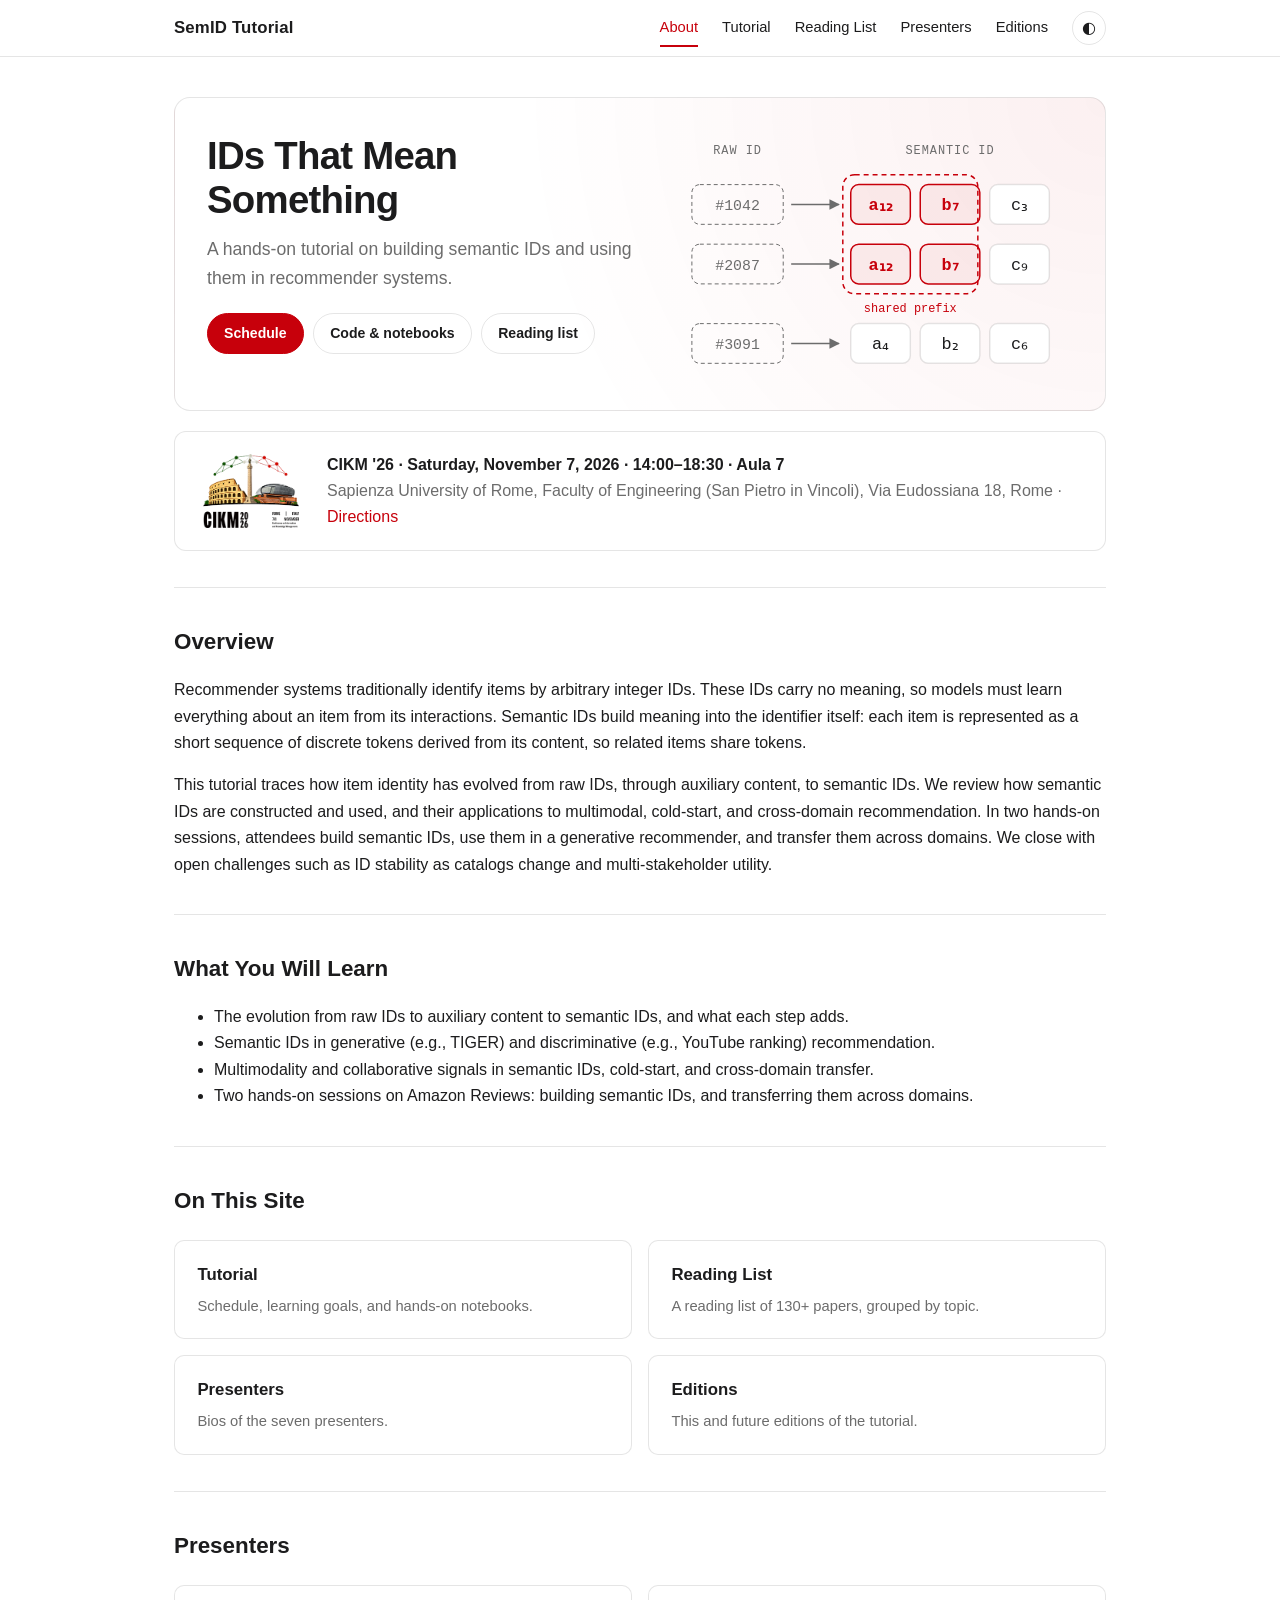
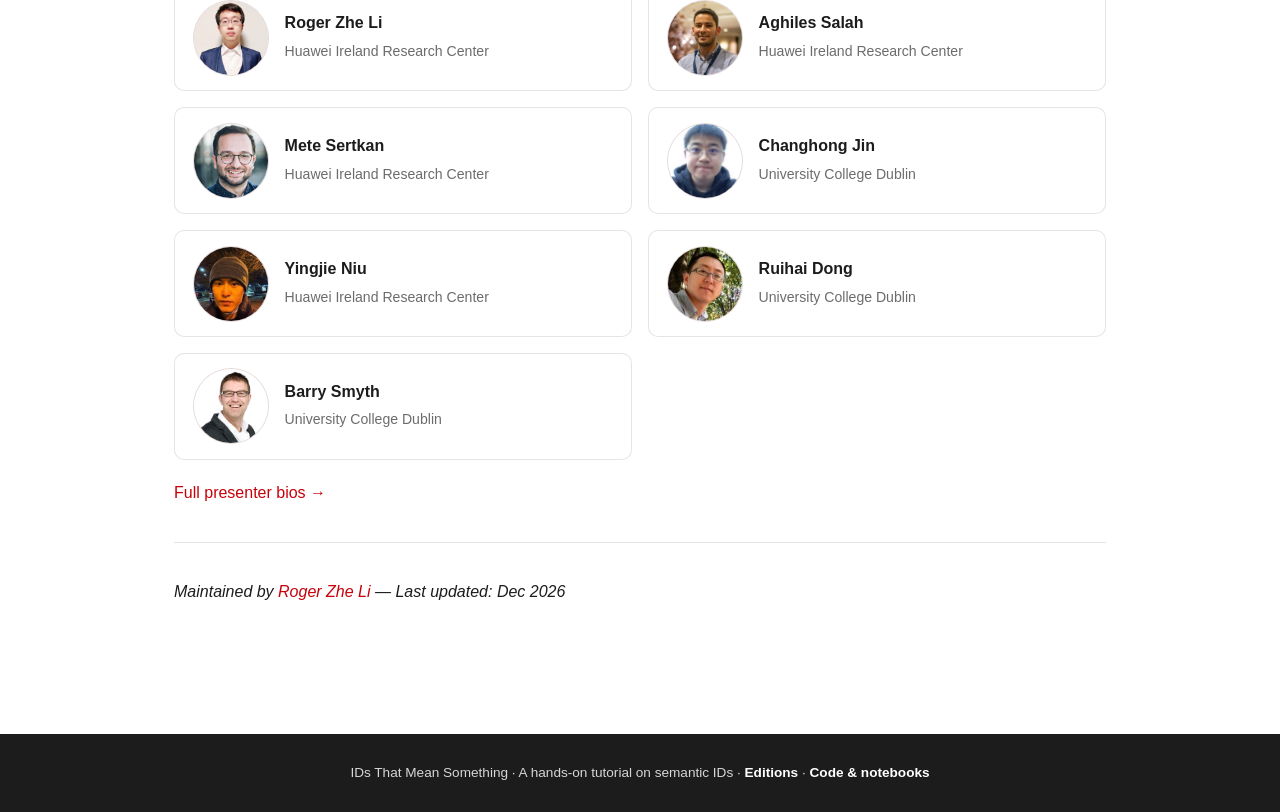
==== index.html @ cc9d6e57 "Rename Papers to Reading List and the Paper button to Tutorial paper Co-Authored-By: Claude Opus 5.5" ====
<!DOCTYPE html>
<html lang="en" data-theme-setting="system">
<head>
  <meta charset="UTF-8">
  <meta name="viewport" content="width=device-width, initial-scale=1, shrink-to-fit=no">
  <title>IDs That Mean Something — Semantic IDs Tutorial</title>
  <meta name="description" content="A hands-on tutorial on building semantic IDs and using them in recommender systems. CIKM '26, Rome.">
  <link rel="icon" type="image/svg+xml" href="assets/img/favicon.svg">
  <link rel="stylesheet" href="assets/css/style.css">
  <script>
    (function () {
      var saved = localStorage.getItem("theme-setting") || "system";
      document.documentElement.setAttribute("data-theme-setting", saved);
      if (saved !== "system") document.documentElement.setAttribute("data-theme", saved);
    })();
  </script>
</head>
<body>

  <nav class="navbar">
    <div class="navbar-inner">
      <a class="navbar-brand" href="index.html">SemID Tutorial</a>
      <button class="navbar-toggle" onclick="toggleNav()" aria-label="Toggle navigation">☰</button>
      <div class="navbar-links" id="navbar-links">
        <a href="index.html" class="active">About</a>
        <a href="tutorial.html">Tutorial</a>
        <a href="papers.html">Reading List</a>
        <a href="presenters.html">Presenters</a>
        <a href="editions.html">Editions</a>
        <button class="theme-toggle" id="theme-toggle" onclick="toggleTheme()" title="Change theme">◐</button>
      </div>
    </div>
  </nav>

  <main class="page-main">
    <div class="container">

      <section class="hero">
        <div class="hero-text">
          <h1 class="hero-title">IDs That Mean Something</h1>
          <p class="hero-lede">A hands-on tutorial on building semantic IDs and using them in recommender systems.</p>
          <div class="btn-row">
            <a class="btn primary" href="tutorial.html#outline">Schedule</a>
            <a class="btn" href="https://github.com/saghiles/semantic-id-tutorial" target="_blank" rel="noopener">Code &amp; notebooks</a>
            <a class="btn" href="papers.html">Reading list</a>
          </div>
        </div>
        <figure class="hero-art">
          <svg class="hero-svg" viewBox="0 0 400 250" role="img" aria-labelledby="hero-svg-title">
            <title id="hero-svg-title">Raw item IDs mapped to semantic IDs; two related items share the prefix a12 b7</title>
            <defs>
              <marker id="hero-arrow" viewBox="0 0 10 10" refX="9" refY="5" markerWidth="7" markerHeight="7" orient="auto-start-reverse">
                <path class="arrow-head" d="M0,0 L10,5 L0,10 z"/>
              </marker>
            </defs>
            <text class="col-label" x="62" y="24">Raw ID</text>
            <text class="col-label" x="276" y="24">Semantic ID</text>
            <rect class="prefix-box" x="168" y="45" width="136" height="120" rx="12"/>
            <rect class="raw" x="16" y="55" width="92" height="40" rx="8"/><text class="raw-label" x="62" y="81">#1042</text><line class="arrow" x1="116" y1="75" x2="164" y2="75" marker-end="url(#hero-arrow)"/><rect class="tok shared" x="176" y="55" width="60" height="40" rx="8"/><text class="tok-label shared" x="206" y="81">a₁₂</text><rect class="tok shared" x="246" y="55" width="60" height="40" rx="8"/><text class="tok-label shared" x="276" y="81">b₇</text><rect class="tok" x="316" y="55" width="60" height="40" rx="8"/><text class="tok-label" x="346" y="81">c₃</text><rect class="raw" x="16" y="115" width="92" height="40" rx="8"/><text class="raw-label" x="62" y="141">#2087</text><line class="arrow" x1="116" y1="135" x2="164" y2="135" marker-end="url(#hero-arrow)"/><rect class="tok shared" x="176" y="115" width="60" height="40" rx="8"/><text class="tok-label shared" x="206" y="141">a₁₂</text><rect class="tok shared" x="246" y="115" width="60" height="40" rx="8"/><text class="tok-label shared" x="276" y="141">b₇</text><rect class="tok" x="316" y="115" width="60" height="40" rx="8"/><text class="tok-label" x="346" y="141">c₉</text><rect class="raw" x="16" y="195" width="92" height="40" rx="8"/><text class="raw-label" x="62" y="221">#3091</text><line class="arrow" x1="116" y1="215" x2="164" y2="215" marker-end="url(#hero-arrow)"/><rect class="tok" x="176" y="195" width="60" height="40" rx="8"/><text class="tok-label" x="206" y="221">a₄</text><rect class="tok" x="246" y="195" width="60" height="40" rx="8"/><text class="tok-label" x="276" y="221">b₂</text><rect class="tok" x="316" y="195" width="60" height="40" rx="8"/><text class="tok-label" x="346" y="221">c₆</text>
            <text class="prefix-label" x="236" y="183">shared prefix</text>
          </svg>
        </figure>
      </section>

      <div class="venue-card">
        <a class="venue-logo" href="https://cikm2026.diag.uniroma1.it/" target="_blank" rel="noopener">
          <img src="assets/img/venues/cikm26-logo.png" alt="CIKM 2026, Rome">
        </a>
        <p>
          <strong>CIKM '26 · Saturday, November 7, 2026 · 14:00–18:30 · Aula 7</strong><br>
          Sapienza University of Rome, Faculty of Engineering (San Pietro in Vincoli), Via Eudossiana 18, Rome ·
          <a href="https://www.google.com/maps/search/?api=1&amp;query=Via+Eudossiana+18,+00184+Roma" target="_blank" rel="noopener">Directions</a>
        </p>
      </div>

      <hr>

      <h2 id="overview">Overview</h2>
      <p>
        Recommender systems traditionally identify items by arbitrary integer IDs. These IDs carry no meaning, so
        models must learn everything about an item from its interactions. Semantic IDs build meaning into the
        identifier itself: each item is represented as a short sequence of discrete tokens derived from its
        content, so related items share tokens.
      </p>
      <p>
        This tutorial traces how item identity has evolved from raw IDs, through auxiliary content, to semantic
        IDs. We review how semantic IDs are constructed and used, and their applications to multimodal, cold-start,
        and cross-domain recommendation. In two hands-on sessions, attendees build semantic IDs, use them in a
        generative recommender, and transfer them across domains. We close with open challenges such
        as ID stability as catalogs change and multi-stakeholder utility.
      </p>

      <hr>

      <h2 id="learn">What You Will Learn</h2>
      <ul>
        <li>The evolution from raw IDs to auxiliary content to semantic IDs, and what each step adds.</li>
        <li>Semantic IDs in generative (e.g., TIGER) and discriminative (e.g., YouTube ranking) recommendation.</li>
        <li>Multimodality and collaborative signals in semantic IDs, cold-start, and cross-domain transfer.</li>
        <li>Two hands-on sessions on Amazon Reviews: building semantic IDs, and transferring them across domains.</li>
      </ul>

      <hr>

      <h2 id="explore">On This Site</h2>
      <div class="card-grid">
        <a class="card" href="tutorial.html">
          <h4 class="card-title">Tutorial</h4>
          <p class="card-text">Schedule, learning goals, and hands-on notebooks.</p>
        </a>
        <a class="card" href="papers.html">
          <h4 class="card-title">Reading List</h4>
          <p class="card-text">A reading list of 130+ papers, grouped by topic.</p>
        </a>
        <a class="card" href="presenters.html">
          <h4 class="card-title">Presenters</h4>
          <p class="card-text">Bios of the seven presenters.</p>
        </a>
        <a class="card" href="editions.html">
          <h4 class="card-title">Editions</h4>
          <p class="card-text">This and future editions of the tutorial.</p>
        </a>
      </div>

      <hr>

      <h2 id="presenters">Presenters</h2>
      <div class="people-grid">
        <a class="person-card" href="https://roger-zhe-li.github.io/" target="_blank" rel="noopener">
          <img class="person-photo" src="assets/img/profiles/presenter-1.jpg" alt="Roger Zhe Li">
          <div>
            <p class="person-name">Roger Zhe Li</p>
            <p class="person-affiliation">Huawei Ireland Research Center</p>
          </div>
        </a>
        <a class="person-card" href="http://saghiles.github.io/" target="_blank" rel="noopener">
          <img class="person-photo" src="assets/img/profiles/presenter-2.jpg" alt="Aghiles Salah">
          <div>
            <p class="person-name">Aghiles Salah</p>
            <p class="person-affiliation">Huawei Ireland Research Center</p>
          </div>
        </a>
        <a class="person-card" href="https://metesertkan.github.io/" target="_blank" rel="noopener">
          <img class="person-photo" src="assets/img/profiles/presenter-3.png" alt="Mete Sertkan">
          <div>
            <p class="person-name">Mete Sertkan</p>
            <p class="person-affiliation">Huawei Ireland Research Center</p>
          </div>
        </a>
        <a class="person-card" href="presenters.html">
          <img class="person-photo" src="assets/img/profiles/presenter-4.png" alt="Changhong Jin">
          <div>
            <p class="person-name">Changhong Jin</p>
            <p class="person-affiliation">University College Dublin</p>
          </div>
        </a>
        <a class="person-card" href="presenters.html">
          <img class="person-photo" src="assets/img/profiles/presenter-5.jpeg" alt="Yingjie Niu">
          <div>
            <p class="person-name">Yingjie Niu</p>
            <p class="person-affiliation">Huawei Ireland Research Center</p>
          </div>
        </a>
        <a class="person-card" href="https://people.ucd.ie/ruihai.dong/" target="_blank" rel="noopener">
          <img class="person-photo" src="assets/img/profiles/presenter-6.jpg" alt="Ruihai Dong">
          <div>
            <p class="person-name">Ruihai Dong</p>
            <p class="person-affiliation">University College Dublin</p>
          </div>
        </a>
        <a class="person-card" href="https://people.ucd.ie/barry.smyth" target="_blank" rel="noopener">
          <img class="person-photo" src="assets/img/profiles/presenter-7.png" alt="Barry Smyth">
          <div>
            <p class="person-name">Barry Smyth</p>
            <p class="person-affiliation">University College Dublin</p>
          </div>
        </a>
      </div>
      <p><a href="presenters.html">Full presenter bios →</a></p>

      <hr>

      <p><em>Maintained by <a href="https://roger-zhe-li.github.io/" target="_blank" rel="noopener">Roger Zhe Li</a> — Last updated: <span id="last-updated">2026</span></em></p>

    </div>
  </main>

  <footer class="site-footer">
    <div class="container">
      IDs That Mean Something · A hands-on tutorial on semantic IDs · <a href="editions.html">Editions</a> · <a href="https://github.com/saghiles/semantic-id-tutorial" target="_blank" rel="noopener">Code &amp; notebooks</a>
    </div>
  </footer>

  <script src="assets/js/site.js"></script>
  <script>initTheme();</script>
</body>
</html>
---- assets/css/style.css ----
/* =============================================================================
   CIKM Tutorial site — base stylesheet
   Palette / structure modeled after the al-folio-style "hub" layout:
   light theme = purple accent, dark theme = cyan accent.
   Edit the CSS custom properties below to re-theme the whole site.
============================================================================= */

:root {
  color-scheme: light;
  --bg-color: #ffffff;
  --card-bg-color: #ffffff;
  --text-color: #1c1c1d;
  --text-color-light: #6c6c6c;
  --theme-color: #c7000b;
  --hover-color: #c7000b;
  --hover-text-color: #ffffff;
  --divider-color: rgba(0, 0, 0, 0.1);
  --footer-bg-color: #1c1c1d;
  --footer-text-color: #d6d6d6;
  --footer-link-color: #ffffff;
  --code-bg-color: rgba(199, 0, 11, 0.06);
  --shadow-color: rgba(0, 0, 0, 0.08);
  --navbar-bg-color: rgba(255, 255, 255, 0.92);
}

html[data-theme="dark"] {
  color-scheme: dark;
  --bg-color: #1c1c1d;
  --card-bg-color: #212529;
  --text-color: #e6e6e6;
  --text-color-light: #a3a3a3;
  --theme-color: #ff4d4d;
  --hover-color: #ff4d4d;
  --hover-text-color: #ffffff;
  --divider-color: #3a3a3d;
  --footer-bg-color: #101011;
  --footer-text-color: #b8b8b8;
  --footer-link-color: #ffffff;
  --code-bg-color: rgba(255, 77, 77, 0.12);
  --shadow-color: rgba(0, 0, 0, 0.4);
  --navbar-bg-color: rgba(28, 28, 29, 0.92);
}

@media (prefers-color-scheme: dark) {
  html:not([data-theme="light"]):not([data-theme="dark"]) {
    color-scheme: dark;
    --bg-color: #1c1c1d;
    --card-bg-color: #212529;
    --text-color: #e6e6e6;
    --text-color-light: #a3a3a3;
    --theme-color: #ff4d4d;
    --hover-color: #ff4d4d;
    --hover-text-color: #ffffff;
    --divider-color: #3a3a3d;
    --footer-bg-color: #101011;
    --footer-text-color: #b8b8b8;
    --footer-link-color: #ffffff;
    --code-bg-color: rgba(255, 77, 77, 0.12);
    --shadow-color: rgba(0, 0, 0, 0.4);
    --navbar-bg-color: rgba(28, 28, 29, 0.92);
  }
}

* {
  box-sizing: border-box;
}

html {
  scroll-behavior: smooth;
}

body {
  margin: 0;
  font-family: "Roboto", -apple-system, BlinkMacSystemFont, "Segoe UI", Helvetica, Arial, sans-serif;
  background: var(--bg-color);
  color: var(--text-color);
  line-height: 1.65;
  transition: background 0.2s ease, color 0.2s ease;
}

a {
  color: var(--theme-color);
  text-decoration: none;
}

a:hover {
  text-decoration: underline;
}

code {
  background: var(--code-bg-color);
  padding: 0.1em 0.4em;
  border-radius: 4px;
  font-size: 0.9em;
}

hr {
  border: none;
  border-top: 1px solid var(--divider-color);
  margin: 2.25rem 0;
}

.container {
  max-width: 980px;
  margin: 0 auto;
  padding: 0 1.5rem;
}

/* ---------------------------------------------------------------------------
   Navbar
--------------------------------------------------------------------------- */

.navbar {
  position: sticky;
  top: 0;
  z-index: 50;
  background: var(--navbar-bg-color);
  backdrop-filter: blur(8px);
  border-bottom: 1px solid var(--divider-color);
}

.navbar-inner {
  max-width: 980px;
  margin: 0 auto;
  padding: 0 1.5rem;
  display: flex;
  align-items: center;
  justify-content: space-between;
  height: 56px;
}

.navbar-brand {
  font-weight: 700;
  font-size: 1.05rem;
  color: var(--text-color);
  letter-spacing: 0.01em;
}

.navbar-brand:hover {
  text-decoration: none;
  color: var(--theme-color);
}

.navbar-toggle {
  display: none;
  background: none;
  border: none;
  cursor: pointer;
  padding: 8px;
  color: var(--text-color);
}

.navbar-links {
  display: flex;
  align-items: center;
  gap: 1.5rem;
}

.navbar-links a {
  color: var(--text-color);
  font-size: 0.92rem;
  font-weight: 500;
  padding: 0.35rem 0;
  border-bottom: 2px solid transparent;
}

.navbar-links a:hover {
  color: var(--theme-color);
  text-decoration: none;
}

.navbar-links a.active {
  color: var(--theme-color);
  border-bottom-color: var(--theme-color);
}

.theme-toggle {
  background: none;
  border: 1px solid var(--divider-color);
  border-radius: 999px;
  cursor: pointer;
  color: var(--text-color);
  width: 34px;
  height: 34px;
  display: inline-flex;
  align-items: center;
  justify-content: center;
  font-size: 1rem;
  line-height: 1;
}

.theme-toggle:hover {
  border-color: var(--theme-color);
  color: var(--theme-color);
}

@media (max-width: 720px) {
  .navbar-toggle {
    display: inline-flex;
  }

  .navbar-links {
    position: absolute;
    top: 56px;
    left: 0;
    right: 0;
    background: var(--bg-color);
    border-bottom: 1px solid var(--divider-color);
    flex-direction: column;
    align-items: flex-start;
    gap: 0;
    padding: 0.5rem 1.5rem 1rem;
    display: none;
  }

  .navbar-links.open {
    display: flex;
  }

  .navbar-links a {
    width: 100%;
    padding: 0.6rem 0;
    border-bottom: 1px solid var(--divider-color);
  }

  .navbar-links a.active {
    border-bottom: 1px solid var(--divider-color);
  }

  .navbar-links .theme-toggle {
    margin: 0.6rem 0 0.2rem;
  }
}

/* ---------------------------------------------------------------------------
   Page header / hero
--------------------------------------------------------------------------- */

.page-main {
  padding: 2.5rem 0 4rem;
}

.page-title {
  font-size: 2rem;
  font-weight: 700;
  margin: 0 0 0.25rem;
  letter-spacing: -0.01em;
}

.page-kicker {
  color: var(--theme-color);
  font-weight: 600;
  font-size: 0.85rem;
  text-transform: uppercase;
  letter-spacing: 0.06em;
  margin: 0 0 0.5rem;
}

.page-citation {
  border-left: 3px solid var(--theme-color);
  padding: 0.6rem 1rem;
  margin: 1rem 0 1.5rem;
  color: var(--text-color-light);
  font-size: 0.92rem;
  background: var(--code-bg-color);
  border-radius: 0 6px 6px 0;
}

.edition-banner {
  background: var(--code-bg-color);
  border: 1px solid var(--divider-color);
  border-radius: 8px;
  padding: 0.75rem 1rem;
  font-size: 0.92rem;
  margin-bottom: 1.75rem;
}

h2 {
  font-size: 1.4rem;
  font-weight: 700;
  margin: 2.25rem 0 1rem;
}

h3 {
  font-size: 1.12rem;
  font-weight: 700;
  margin: 1.5rem 0 0.5rem;
}

/* ---------------------------------------------------------------------------
   Cards (Explore grid + generic cards)
--------------------------------------------------------------------------- */

.card-grid {
  display: grid;
  grid-template-columns: repeat(2, 1fr);
  gap: 1rem;
  margin: 1.25rem 0;
}

@media (max-width: 640px) {
  .card-grid {
    grid-template-columns: 1fr;
  }
}

.card {
  display: block;
  background: var(--card-bg-color);
  border: 1px solid var(--divider-color);
  border-radius: 10px;
  padding: 1.25rem 1.4rem;
  color: inherit;
  transition: transform 0.15s ease, box-shadow 0.15s ease, border-color 0.15s ease;
}

a.card:hover {
  text-decoration: none;
  transform: translateY(-3px);
  box-shadow: 0 10px 24px var(--shadow-color);
  border-color: var(--theme-color);
}

.card-title {
  font-size: 1.05rem;
  font-weight: 700;
  margin: 0 0 0.35rem;
}

.card-text {
  margin: 0;
  color: var(--text-color-light);
  font-size: 0.92rem;
}

/* ---------------------------------------------------------------------------
   People / presenter cards (with photos)
--------------------------------------------------------------------------- */

.people-grid {
  display: grid;
  grid-template-columns: repeat(2, 1fr);
  gap: 1rem;
  margin: 1.25rem 0;
}

@media (max-width: 640px) {
  .people-grid {
    grid-template-columns: 1fr;
  }
}

.people-grid.single-col {
  grid-template-columns: 1fr;
}

.person-card {
  display: flex;
  align-items: center;
  gap: 1rem;
  background: var(--card-bg-color);
  border: 1px solid var(--divider-color);
  border-radius: 10px;
  padding: 0.9rem 1.1rem;
  color: inherit;
  transition: transform 0.15s ease, box-shadow 0.15s ease, border-color 0.15s ease;
}

a.person-card:hover {
  text-decoration: none;
  transform: translateY(-3px);
  box-shadow: 0 10px 24px var(--shadow-color);
  border-color: var(--theme-color);
}

.person-photo {
  width: 76px;
  height: 76px;
  min-width: 76px;
  border-radius: 50%;
  object-fit: cover;
  background: var(--code-bg-color);
  border: 1px solid var(--divider-color);
}

.person-name {
  font-size: 1rem;
  font-weight: 700;
  margin: 0 0 0.2rem;
  color: var(--text-color);
}

.person-affiliation {
  margin: 0 0 0.15rem;
  color: var(--text-color-light);
  font-size: 0.88rem;
}

.person-role {
  display: inline-block;
  margin-top: 0.25rem;
  font-size: 0.72rem;
  font-weight: 600;
  text-transform: uppercase;
  letter-spacing: 0.04em;
  color: var(--theme-color);
}

/* ---------------------------------------------------------------------------
   Editions list
--------------------------------------------------------------------------- */

.edition-item {
  display: flex;
  justify-content: space-between;
  align-items: flex-start;
  gap: 1rem;
  border: 1px solid var(--divider-color);
  border-radius: 10px;
  padding: 1.1rem 1.3rem;
  margin-bottom: 0.9rem;
  background: var(--card-bg-color);
}

.edition-item.is-current {
  border-color: var(--theme-color);
}

.edition-item .edition-meta {
  color: var(--text-color-light);
  font-size: 0.88rem;
  margin: 0.2rem 0 0;
}

.edition-tag {
  font-size: 0.7rem;
  font-weight: 700;
  text-transform: uppercase;
  letter-spacing: 0.04em;
  padding: 0.2rem 0.55rem;
  border-radius: 999px;
  white-space: nowrap;
}

.edition-tag.current {
  background: var(--theme-color);
  color: var(--hover-text-color);
}

.edition-tag.future {
  background: var(--code-bg-color);
  color: var(--text-color-light);
  border: 1px dashed var(--divider-color);
}

.edition-placeholder {
  border: 1px dashed var(--divider-color);
  border-radius: 10px;
  padding: 1.1rem 1.3rem;
  color: var(--text-color-light);
  font-size: 0.92rem;
  font-style: italic;
}

/* ---------------------------------------------------------------------------
   Tables (outline, links)
--------------------------------------------------------------------------- */

table {
  width: 100%;
  border-collapse: collapse;
  margin: 1rem 0;
  font-size: 0.92rem;
}

th,
td {
  text-align: left;
  padding: 0.55rem 0.7rem;
  border-bottom: 1px solid var(--divider-color);
}

th {
  color: var(--text-color-light);
  font-size: 0.78rem;
  text-transform: uppercase;
  letter-spacing: 0.04em;
}

/* ---------------------------------------------------------------------------
   Session outline blocks
--------------------------------------------------------------------------- */

.session {
  border: 1px solid var(--divider-color);
  border-radius: 10px;
  padding: 1.1rem 1.3rem;
  margin: 1rem 0;
}

.session h3 {
  margin-top: 0;
}

.session-item {
  padding: 0.6rem 0;
  border-top: 1px solid var(--divider-color);
}

.session-item:first-of-type {
  border-top: none;
}

.session-item .item-title {
  font-weight: 600;
}

.session-item .item-time {
  color: var(--text-color-light);
  font-size: 0.85rem;
  font-weight: 400;
}

.session-item .item-desc {
  color: var(--text-color-light);
  font-size: 0.9rem;
  margin: 0.15rem 0 0;
}

/* ---------------------------------------------------------------------------
   Placeholder / TBD markers — visible reminders while customizing
--------------------------------------------------------------------------- */

.tbd {
  background: var(--code-bg-color);
  color: var(--theme-color);
  padding: 0.05em 0.45em;
  border-radius: 4px;
  font-size: 0.85em;
  font-weight: 600;
}

/* ---------------------------------------------------------------------------
   Buttons / links list
--------------------------------------------------------------------------- */

.btn-row {
  display: flex;
  flex-wrap: wrap;
  gap: 0.6rem;
  margin: 1.25rem 0;
}

.btn {
  display: inline-flex;
  align-items: center;
  gap: 0.4rem;
  padding: 0.5rem 1rem;
  border-radius: 999px;
  border: 1px solid var(--divider-color);
  color: var(--text-color);
  font-size: 0.88rem;
  font-weight: 600;
}

.btn:hover {
  text-decoration: none;
  border-color: var(--theme-color);
  color: var(--theme-color);
}

.btn.primary {
  background: var(--theme-color);
  border-color: var(--theme-color);
  color: var(--hover-text-color);
}

.btn.primary:hover {
  opacity: 0.9;
  color: var(--hover-text-color);
}

/* ---------------------------------------------------------------------------
   Footer
--------------------------------------------------------------------------- */

.site-footer {
  background: var(--footer-bg-color);
  color: var(--footer-text-color);
  padding: 1.75rem 0;
  margin-top: 3rem;
  font-size: 0.85rem;
  text-align: center;
}

.site-footer a {
  color: var(--footer-link-color);
  font-weight: 600;
}

ul.plain {
  list-style: none;
  margin: 0;
  padding: 0;
}

ul.plain li {
  padding: 0.35rem 0;
}

.lede {
  font-size: 1.05rem;
  color: var(--text-color-light);
}

/* ---------------------------------------------------------------------------
   Homepage hero + venue card
--------------------------------------------------------------------------- */

.hero {
  display: grid;
  grid-template-columns: 1.1fr 1fr;
  align-items: center;
  gap: 2rem;
  padding: 2rem;
  margin-bottom: 1.25rem;
  border: 1px solid var(--divider-color);
  border-radius: 16px;
  background:
    radial-gradient(circle at 100% 0%, var(--code-bg-color), transparent 60%),
    var(--card-bg-color);
}

.hero-title {
  font-size: 2.4rem;
  line-height: 1.15;
  font-weight: 700;
  letter-spacing: -0.02em;
  margin: 0 0 0.75rem;
}

.hero-lede {
  font-size: 1.1rem;
  color: var(--text-color-light);
  margin: 0;
}

.hero > * {
  min-width: 0;
}

.hero-art {
  margin: 0;
}

.hero-svg {
  display: block;
  width: 100%;
  height: auto;
  font-family: ui-monospace, SFMono-Regular, Menlo, Consolas, monospace;
}

.hero-svg .col-label {
  fill: var(--text-color-light);
  font-family: inherit;
  font-size: 12px;
  text-anchor: middle;
  letter-spacing: 0.08em;
  text-transform: uppercase;
}

.hero-svg .raw {
  fill: none;
  stroke: var(--text-color-light);
  stroke-dasharray: 4 3;
}

.hero-svg .raw-label {
  fill: var(--text-color-light);
  font-size: 15px;
  text-anchor: middle;
}

.hero-svg .arrow {
  stroke: var(--text-color-light);
  stroke-width: 1.5;
}

.hero-svg .arrow-head {
  fill: var(--text-color-light);
}

.hero-svg .tok {
  fill: var(--bg-color);
  stroke: var(--divider-color);
  stroke-width: 1.5;
}

.hero-svg .tok.shared {
  fill: var(--code-bg-color);
  stroke: var(--theme-color);
}

.hero-svg .tok-label {
  fill: var(--text-color);
  font-size: 17px;
  text-anchor: middle;
}

.hero-svg .tok-label.shared {
  fill: var(--theme-color);
  font-weight: 700;
}

.hero-svg .prefix-box {
  fill: none;
  stroke: var(--theme-color);
  stroke-width: 1.5;
  stroke-dasharray: 5 4;
}

.hero-svg .prefix-label {
  fill: var(--theme-color);
  font-size: 12px;
  text-anchor: middle;
}

.venue-card {
  display: flex;
  align-items: center;
  gap: 1.25rem;
  padding: 1rem 1.25rem;
  border: 1px solid var(--divider-color);
  border-radius: 12px;
  background: var(--card-bg-color);
}

.venue-card p {
  margin: 0;
  color: var(--text-color-light);
}

.venue-card strong {
  color: var(--text-color);
}

/* The CIKM logo has dark lettering, so it sits on a white badge in both themes. */
.venue-logo {
  flex: 0 0 auto;
  display: block;
  padding: 6px 8px;
  border-radius: 8px;
  background: #ffffff;
  line-height: 0;
}

.venue-logo img {
  width: 96px;
  height: auto;
}

@media (max-width: 760px) {
  .hero {
    grid-template-columns: 1fr;
    padding: 1.5rem 1.25rem;
  }

  .hero-title {
    font-size: 2rem;
  }

  .venue-card {
    flex-direction: column;
    align-items: flex-start;
  }
}

/* ---------------------------------------------------------------------------
   Venue map (OpenStreetMap embed). Dark themes invert the tiles so the map
   does not glare; hue-rotate keeps water and parks roughly their usual colors.
--------------------------------------------------------------------------- */

.venue-map {
  border: 1px solid var(--divider-color);
  border-radius: 12px;
  overflow: hidden;
  line-height: 0;
}

.venue-map iframe {
  display: block;
  width: 100%;
  height: 360px;
  border: 0;
}

html[data-theme="dark"] .venue-map iframe {
  filter: invert(0.9) hue-rotate(180deg);
}

@media (prefers-color-scheme: dark) {
  html:not([data-theme="light"]):not([data-theme="dark"]) .venue-map iframe {
    filter: invert(0.9) hue-rotate(180deg);
  }
}

.venue-map-credit {
  margin: 0.4rem 0 0;
  font-size: 0.85rem;
  text-align: right;
}

@media (max-width: 760px) {
  .venue-map iframe {
    height: 280px;
  }
}

.btn.is-disabled {
  border-style: dashed;
  color: var(--text-color-light);
  cursor: default;
}

.btn.is-disabled:hover {
  border-color: var(--divider-color);
  color: var(--text-color-light);
}
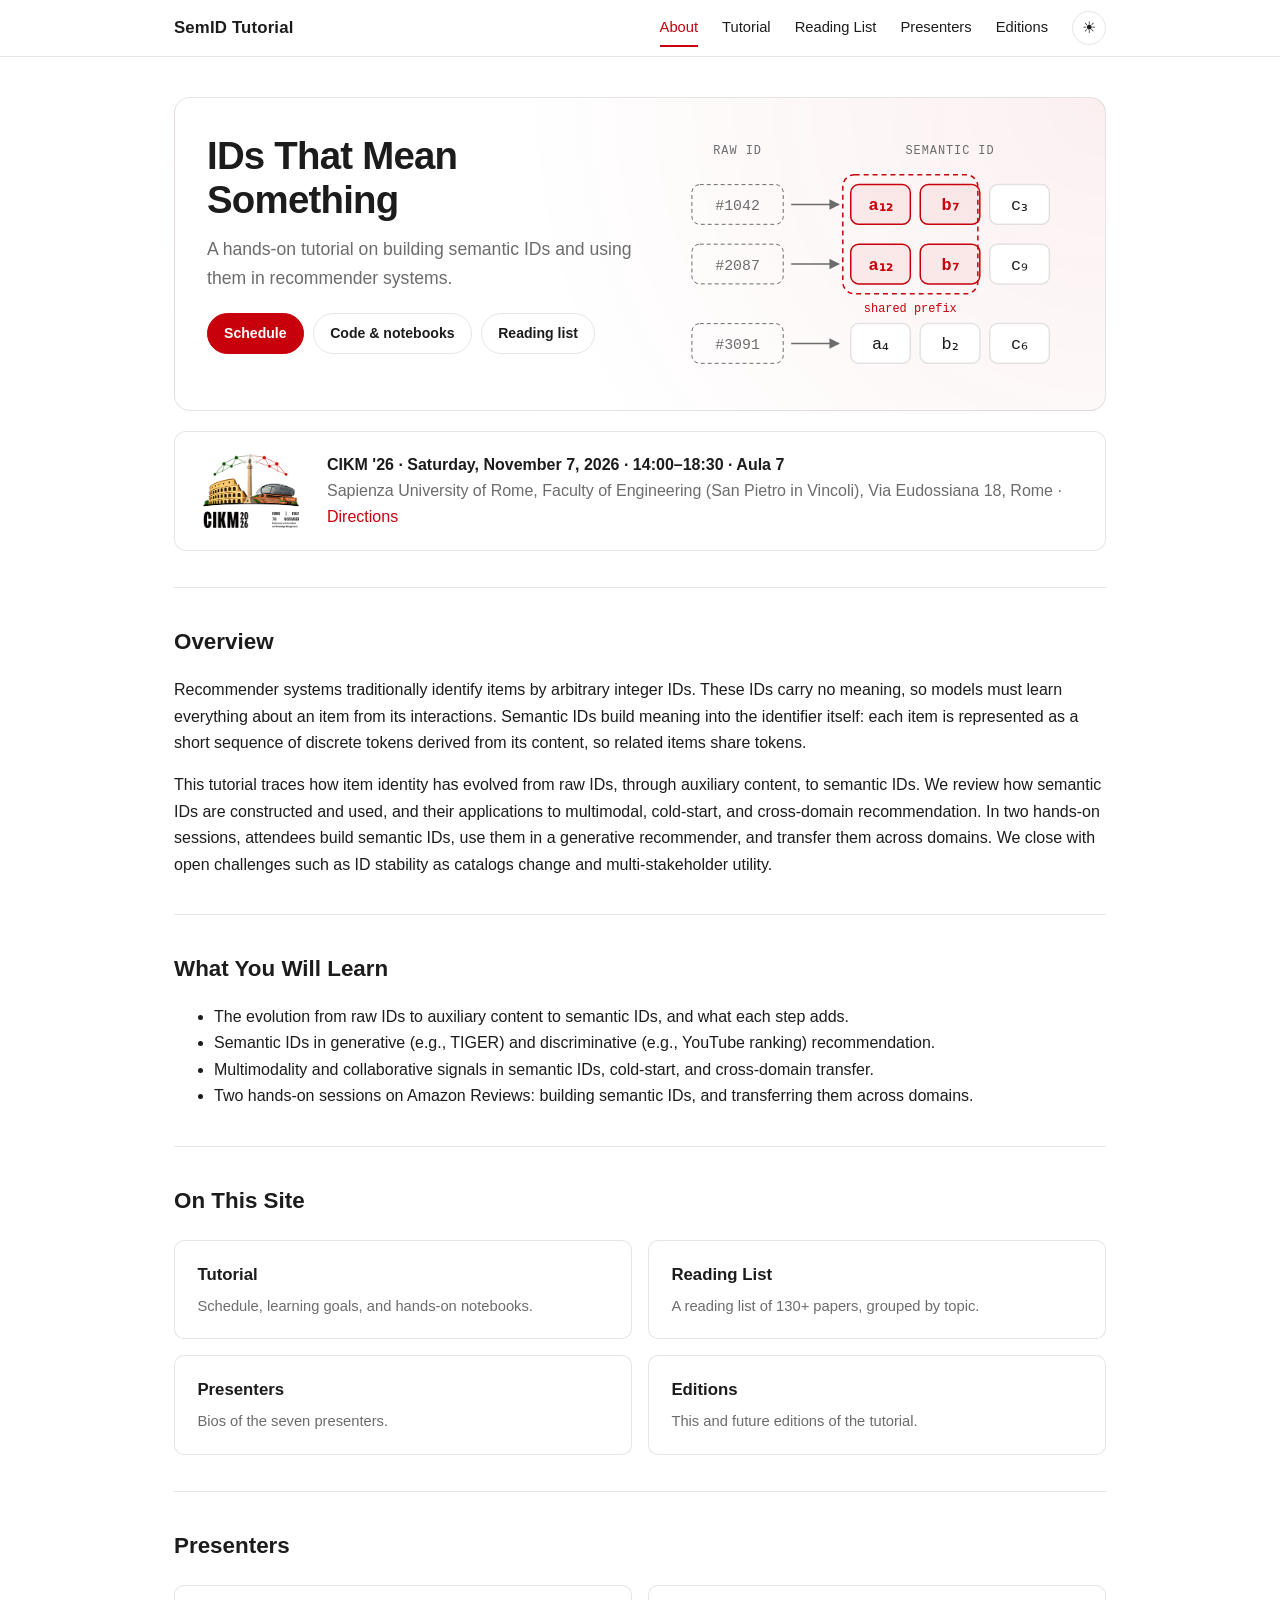
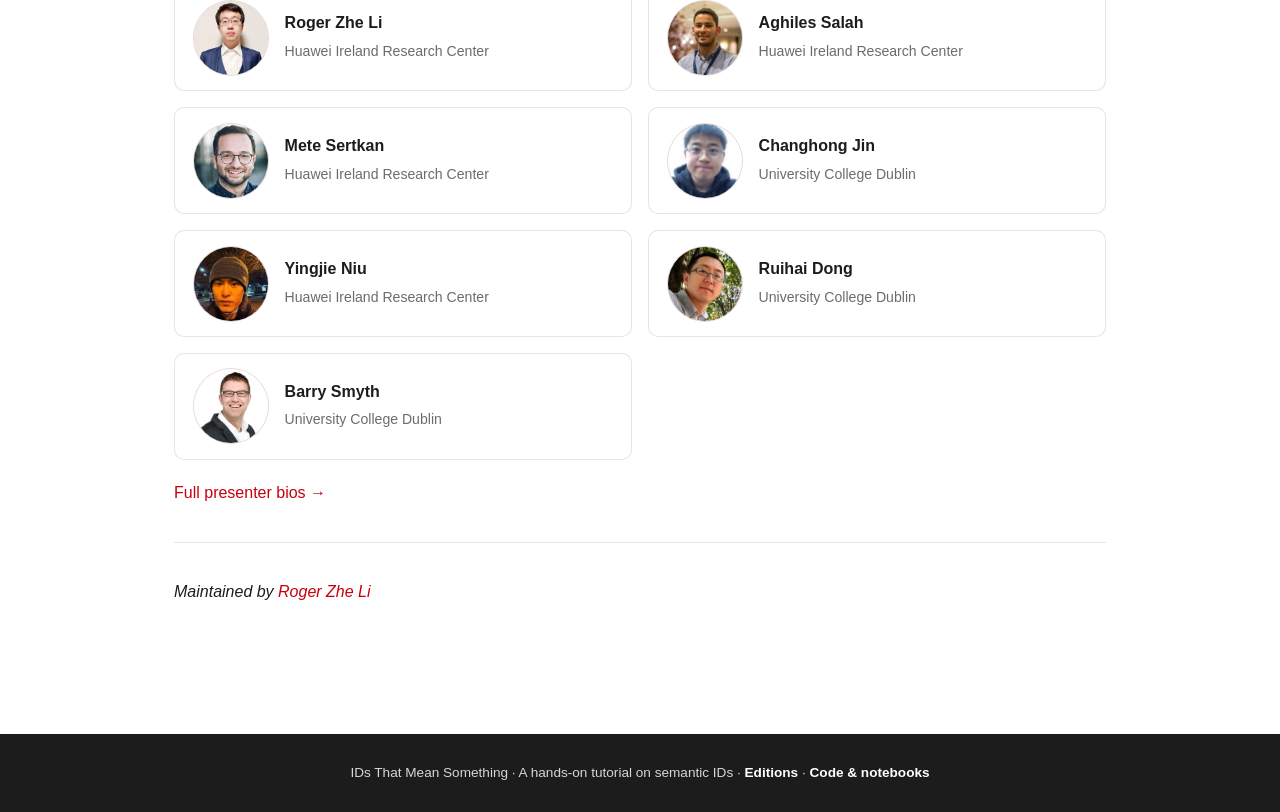
==== commit 85dc8d9e: "Make the theme toggle two-state and drop the Last updated line The toggle now switches between light" ====
--- a/index.html
+++ b/index.html
@@ -27,7 +27,7 @@
         <a href="papers.html">Reading List</a>
         <a href="presenters.html">Presenters</a>
         <a href="editions.html">Editions</a>
-        <button class="theme-toggle" id="theme-toggle" onclick="toggleTheme()" title="Change theme">◐</button>
+        <button class="theme-toggle" id="theme-toggle" onclick="toggleTheme()" title="Switch theme">☀</button>
       </div>
     </div>
   </nav>
@@ -180,7 +180,7 @@
 
       <hr>
 
-      <p><em>Maintained by <a href="https://roger-zhe-li.github.io/" target="_blank" rel="noopener">Roger Zhe Li</a> — Last updated: <span id="last-updated">2026</span></em></p>
+      <p><em>Maintained by <a href="https://roger-zhe-li.github.io/" target="_blank" rel="noopener">Roger Zhe Li</a></em></p>
 
     </div>
   </main>
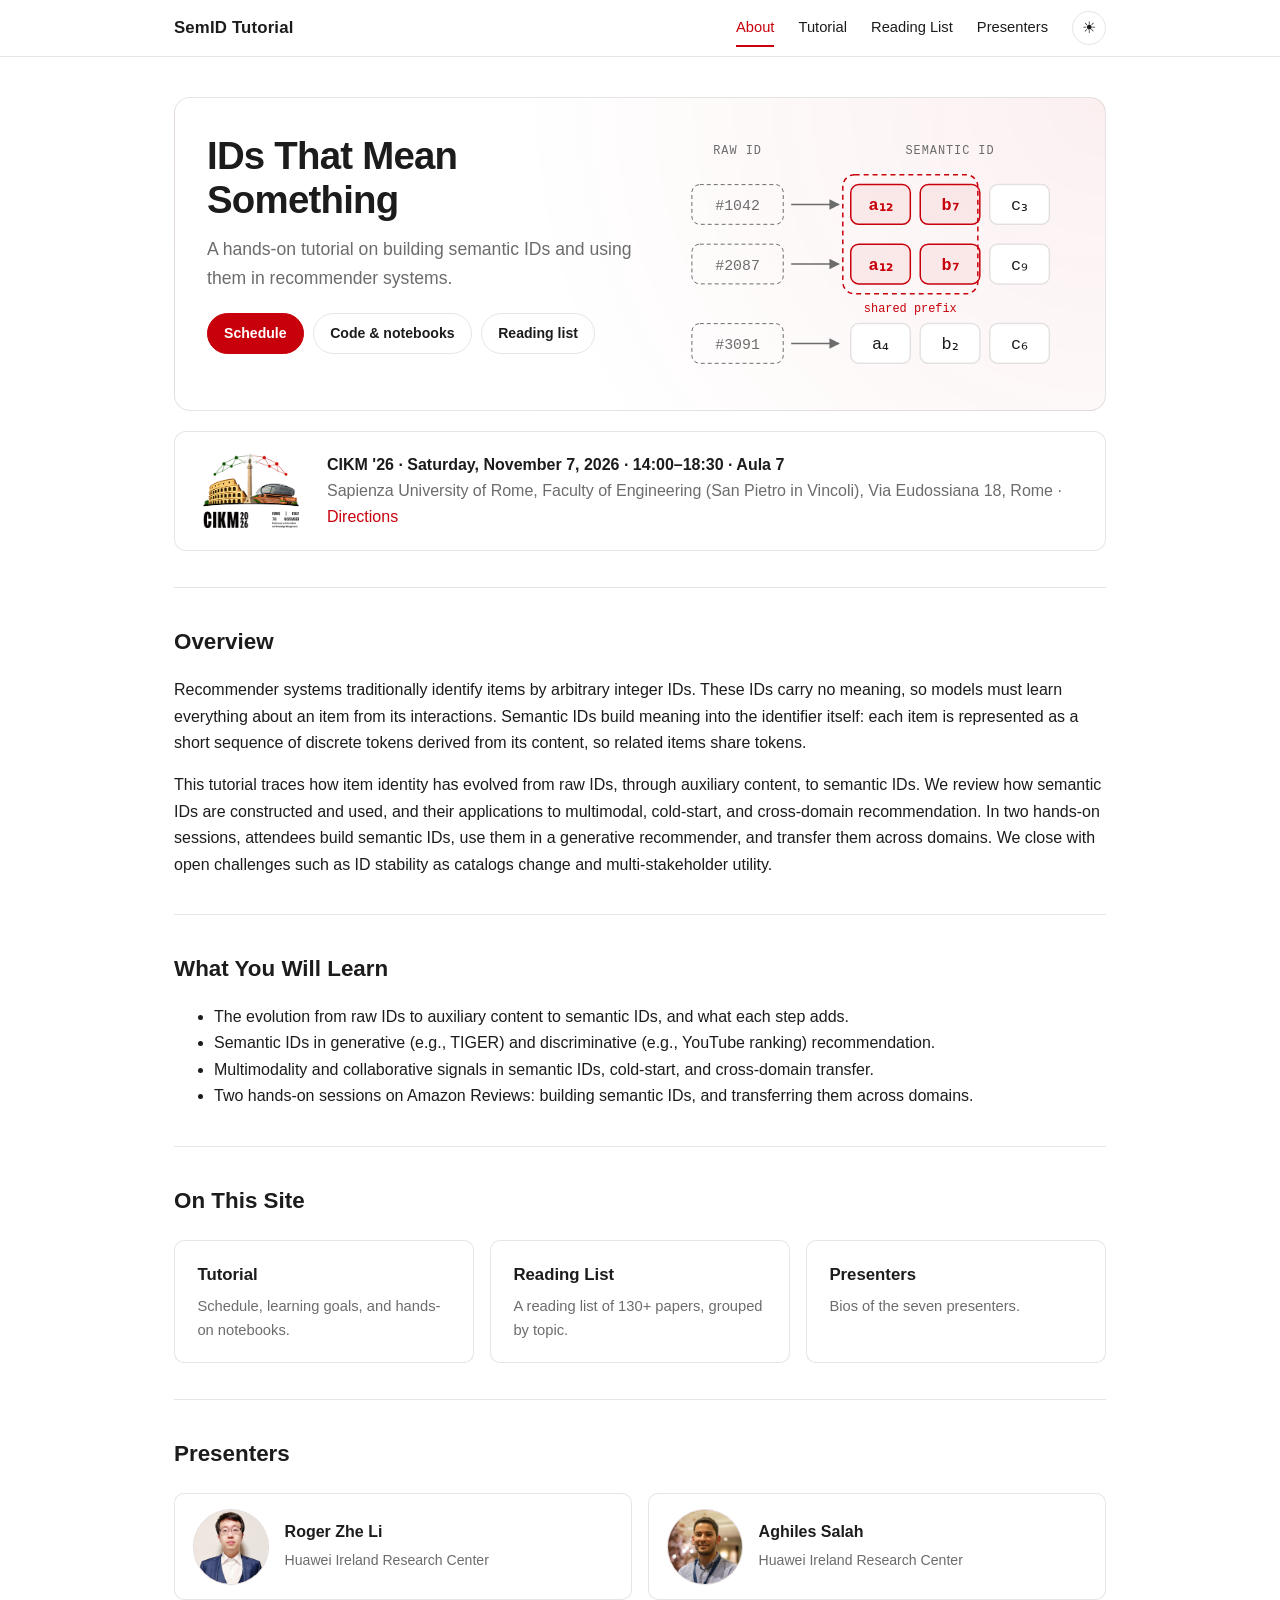
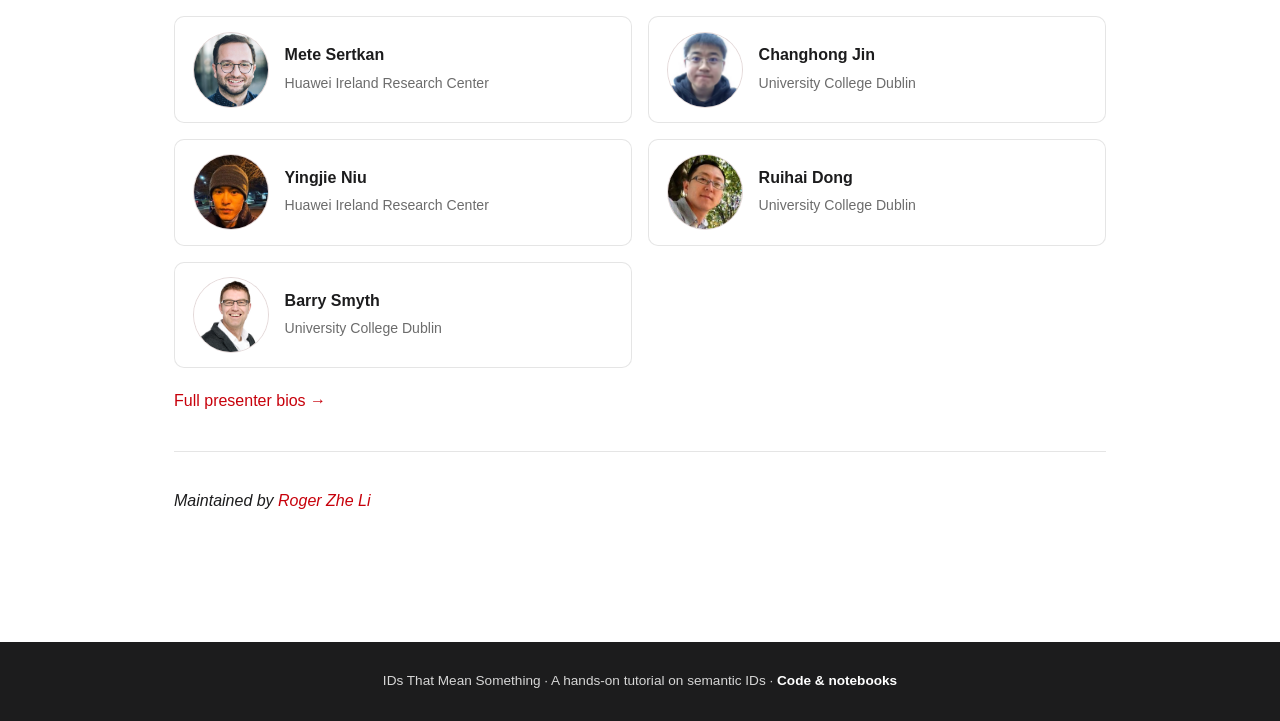
==== commit b2bdf253: "Hide the Editions page while there is only one edition Remove the nav item, footer link, homepage ca" ====
--- a/index.html
+++ b/index.html
@@ -26,7 +26,6 @@
         <a href="tutorial.html">Tutorial</a>
         <a href="papers.html">Reading List</a>
         <a href="presenters.html">Presenters</a>
-        <a href="editions.html">Editions</a>
         <button class="theme-toggle" id="theme-toggle" onclick="toggleTheme()" title="Switch theme">☀</button>
       </div>
     </div>
@@ -103,7 +102,7 @@
       <hr>
 
       <h2 id="explore">On This Site</h2>
-      <div class="card-grid">
+      <div class="card-grid cols-3">
         <a class="card" href="tutorial.html">
           <h4 class="card-title">Tutorial</h4>
           <p class="card-text">Schedule, learning goals, and hands-on notebooks.</p>
@@ -115,10 +114,6 @@
         <a class="card" href="presenters.html">
           <h4 class="card-title">Presenters</h4>
           <p class="card-text">Bios of the seven presenters.</p>
-        </a>
-        <a class="card" href="editions.html">
-          <h4 class="card-title">Editions</h4>
-          <p class="card-text">This and future editions of the tutorial.</p>
         </a>
       </div>
 
@@ -187,7 +182,7 @@
 
   <footer class="site-footer">
     <div class="container">
-      IDs That Mean Something · A hands-on tutorial on semantic IDs · <a href="editions.html">Editions</a> · <a href="https://github.com/saghiles/semantic-id-tutorial" target="_blank" rel="noopener">Code &amp; notebooks</a>
+      IDs That Mean Something · A hands-on tutorial on semantic IDs · <a href="https://github.com/saghiles/semantic-id-tutorial" target="_blank" rel="noopener">Code &amp; notebooks</a>
     </div>
   </footer>
 
--- a/assets/css/style.css
+++ b/assets/css/style.css
@@ -298,8 +298,13 @@
   margin: 1.25rem 0;
 }
 
+.card-grid.cols-3 {
+  grid-template-columns: repeat(3, 1fr);
+}
+
 @media (max-width: 640px) {
-  .card-grid {
+  .card-grid,
+  .card-grid.cols-3 {
     grid-template-columns: 1fr;
   }
 }
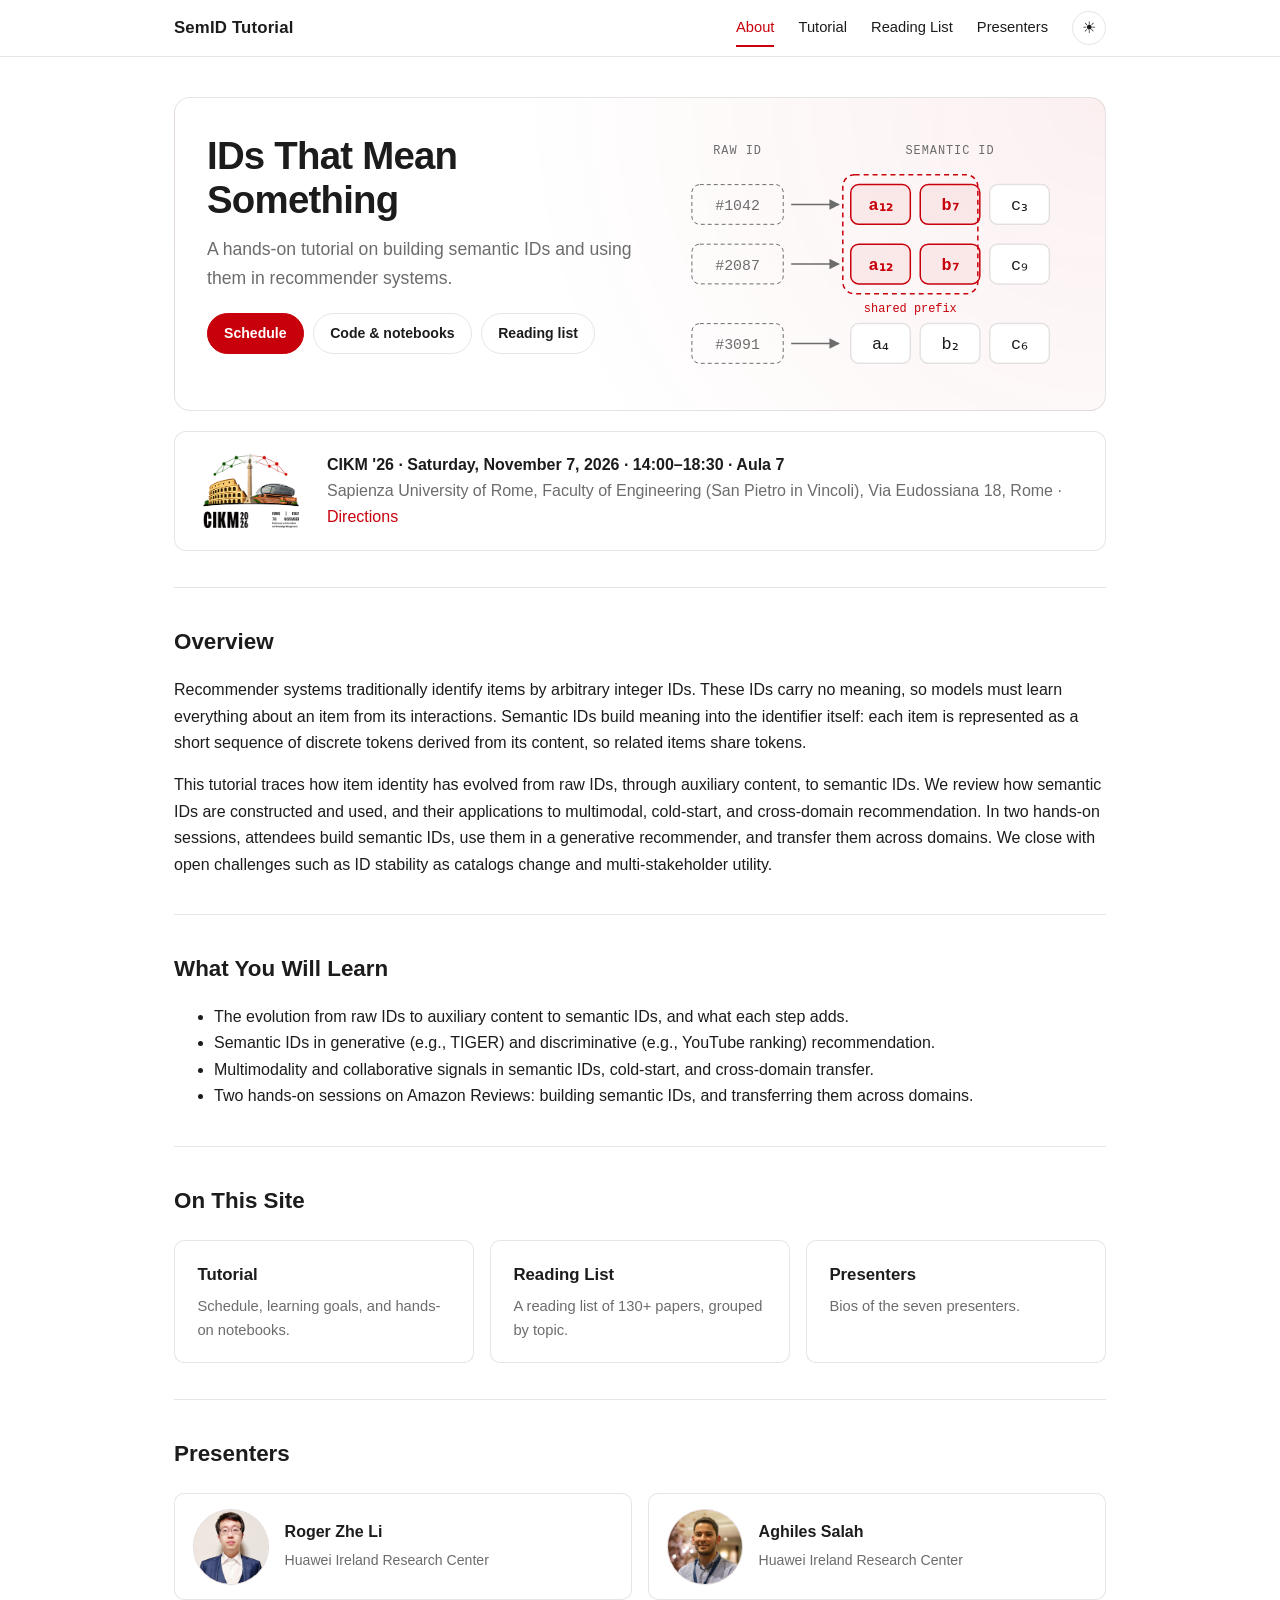
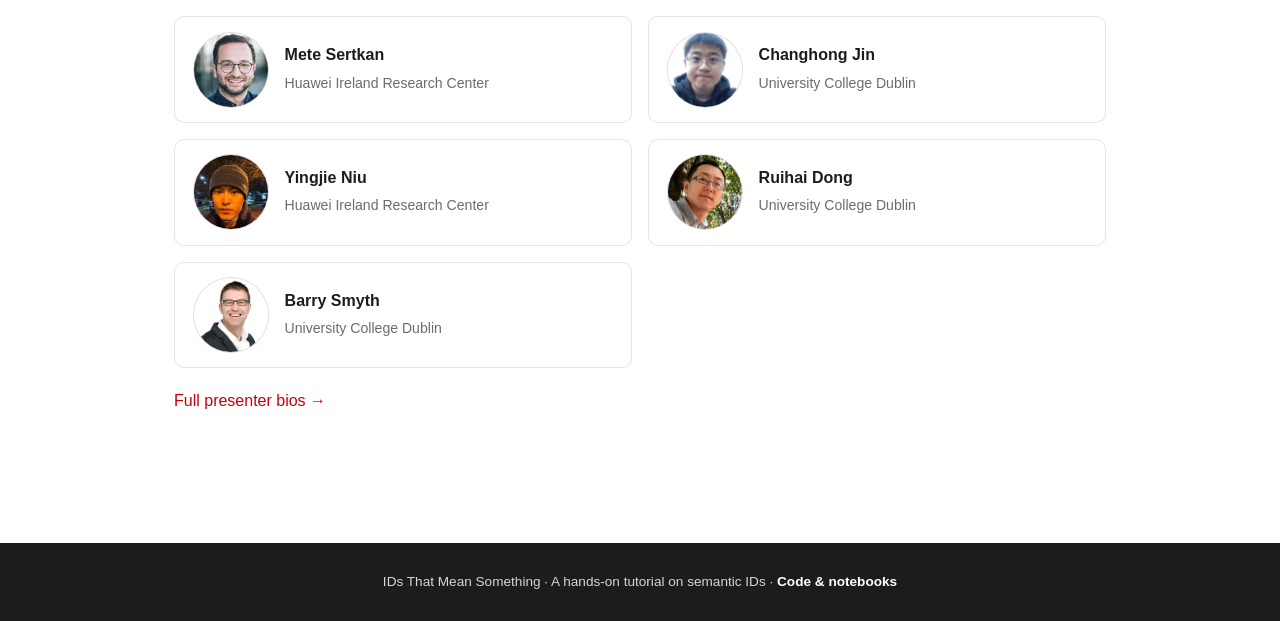
==== commit 2c546a8b: "Remove the per-page Maintained by line Co-Authored-By: Claude Opus 5.5 <noreply@anthropic.com>" ====
--- a/index.html
+++ b/index.html
@@ -173,10 +173,6 @@
       </div>
       <p><a href="presenters.html">Full presenter bios →</a></p>
 
-      <hr>
-
-      <p><em>Maintained by <a href="https://roger-zhe-li.github.io/" target="_blank" rel="noopener">Roger Zhe Li</a></em></p>
-
     </div>
   </main>
 
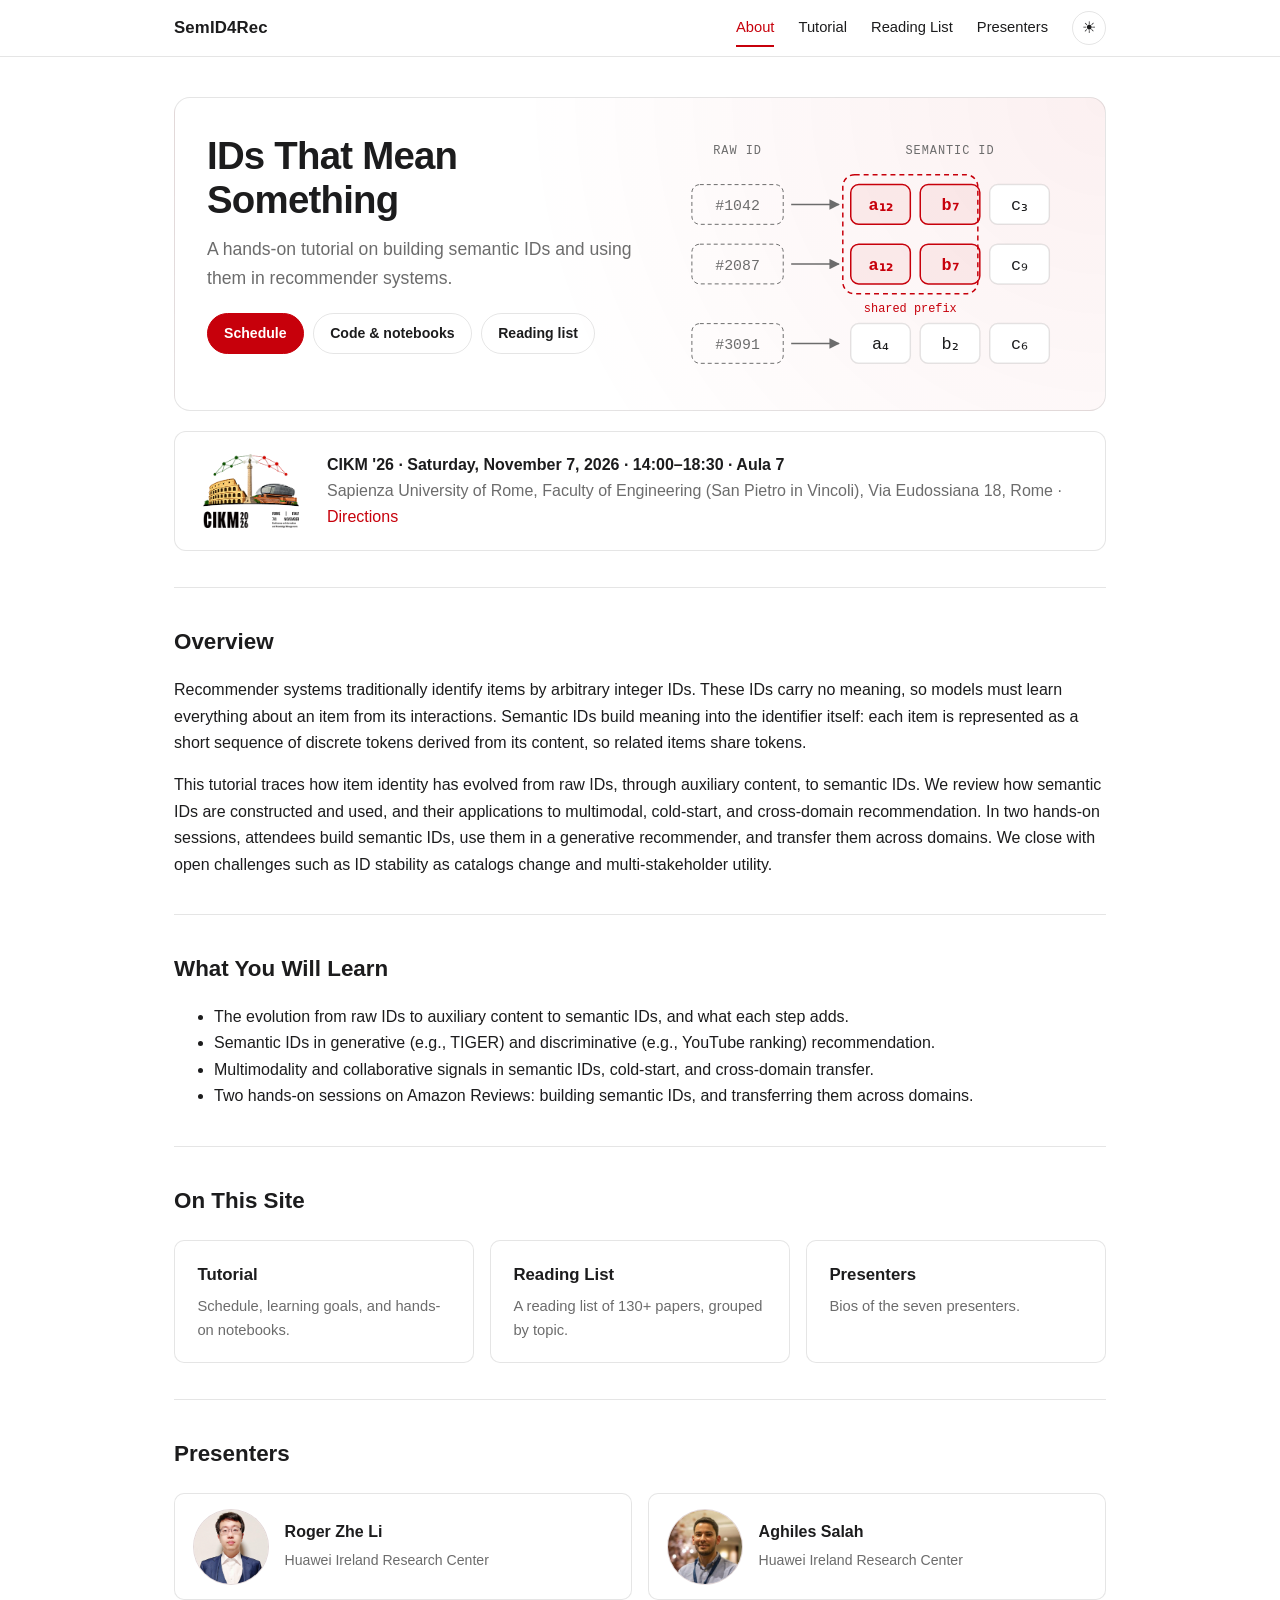
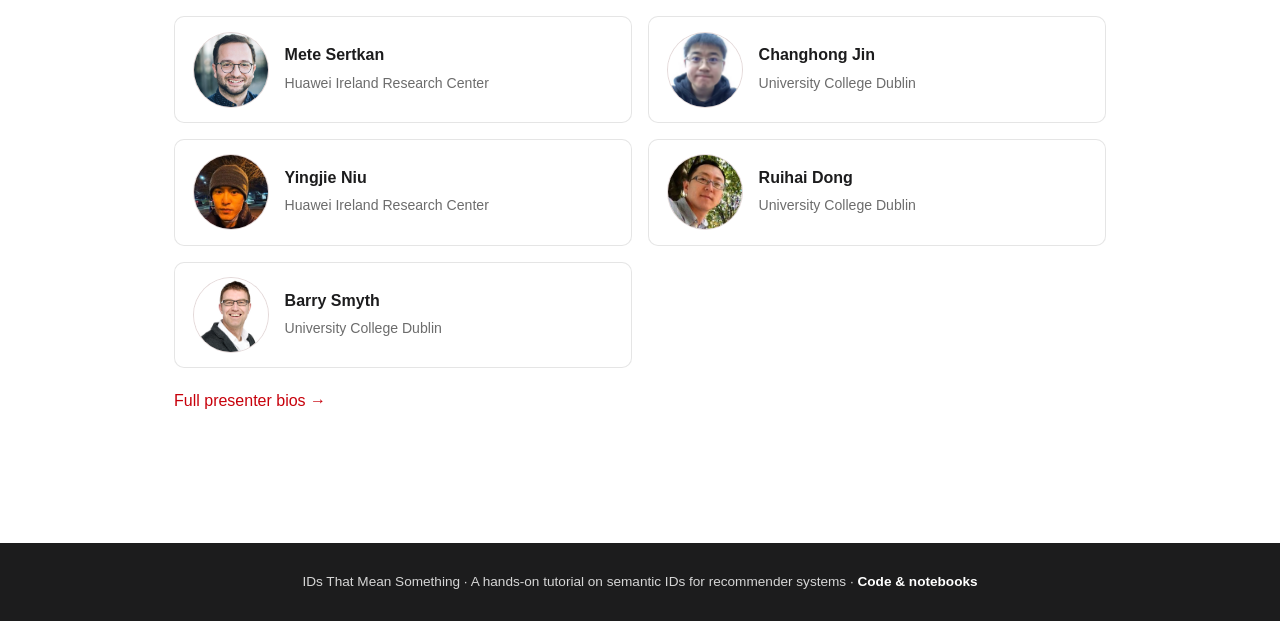
==== commit 87e0b00d: "Rename site brand to SemID4Rec and name recommender systems in titles Co-Authored-By: Claude Opus 5." ====
--- a/index.html
+++ b/index.html
@@ -3,7 +3,7 @@
 <head>
   <meta charset="UTF-8">
   <meta name="viewport" content="width=device-width, initial-scale=1, shrink-to-fit=no">
-  <title>IDs That Mean Something — Semantic IDs Tutorial</title>
+  <title>IDs That Mean Something — Semantic IDs for Recommender Systems</title>
   <meta name="description" content="A hands-on tutorial on building semantic IDs and using them in recommender systems. CIKM '26, Rome.">
   <link rel="icon" type="image/svg+xml" href="assets/img/favicon.svg">
   <link rel="stylesheet" href="assets/css/style.css">
@@ -19,7 +19,7 @@
 
   <nav class="navbar">
     <div class="navbar-inner">
-      <a class="navbar-brand" href="index.html">SemID Tutorial</a>
+      <a class="navbar-brand" href="index.html">SemID4Rec</a>
       <button class="navbar-toggle" onclick="toggleNav()" aria-label="Toggle navigation">☰</button>
       <div class="navbar-links" id="navbar-links">
         <a href="index.html" class="active">About</a>
@@ -178,7 +178,7 @@
 
   <footer class="site-footer">
     <div class="container">
-      IDs That Mean Something · A hands-on tutorial on semantic IDs · <a href="https://github.com/saghiles/semantic-id-tutorial" target="_blank" rel="noopener">Code &amp; notebooks</a>
+      IDs That Mean Something · A hands-on tutorial on semantic IDs for recommender systems · <a href="https://github.com/saghiles/semantic-id-tutorial" target="_blank" rel="noopener">Code &amp; notebooks</a>
     </div>
   </footer>
 
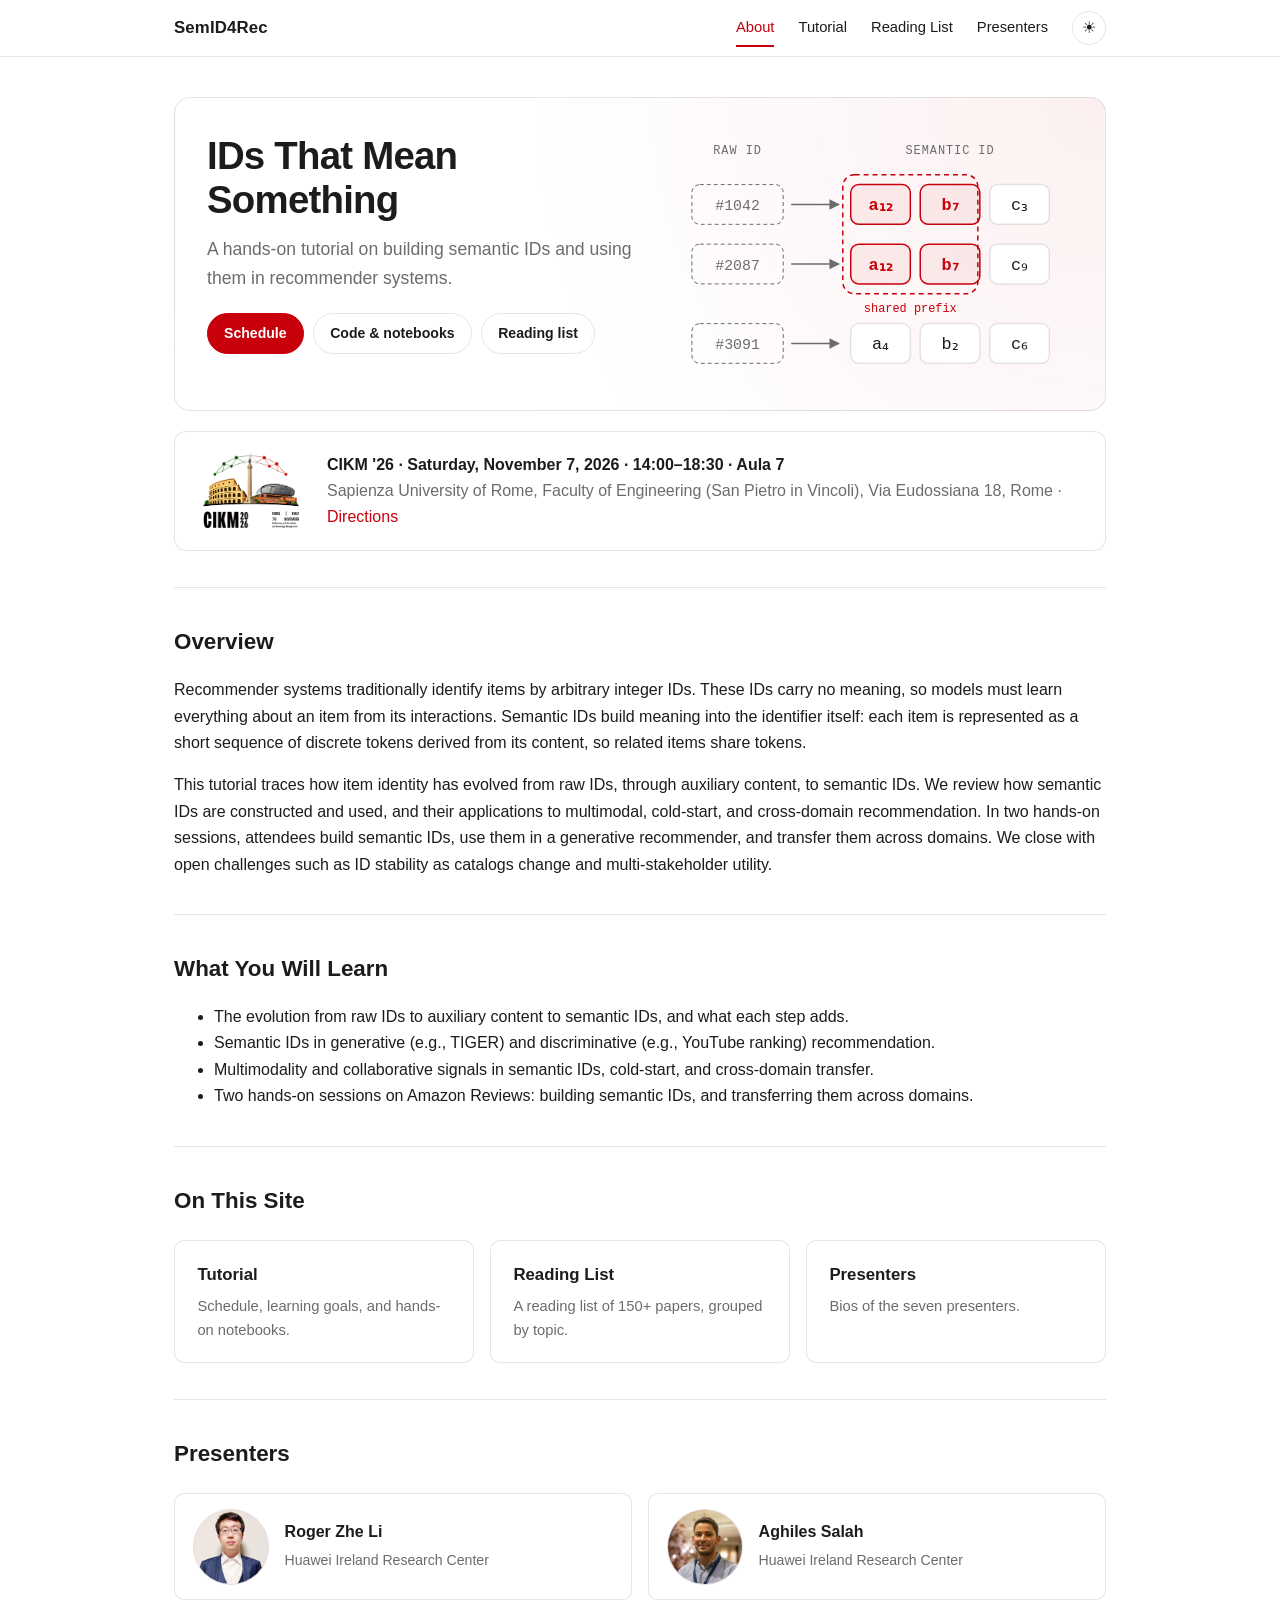
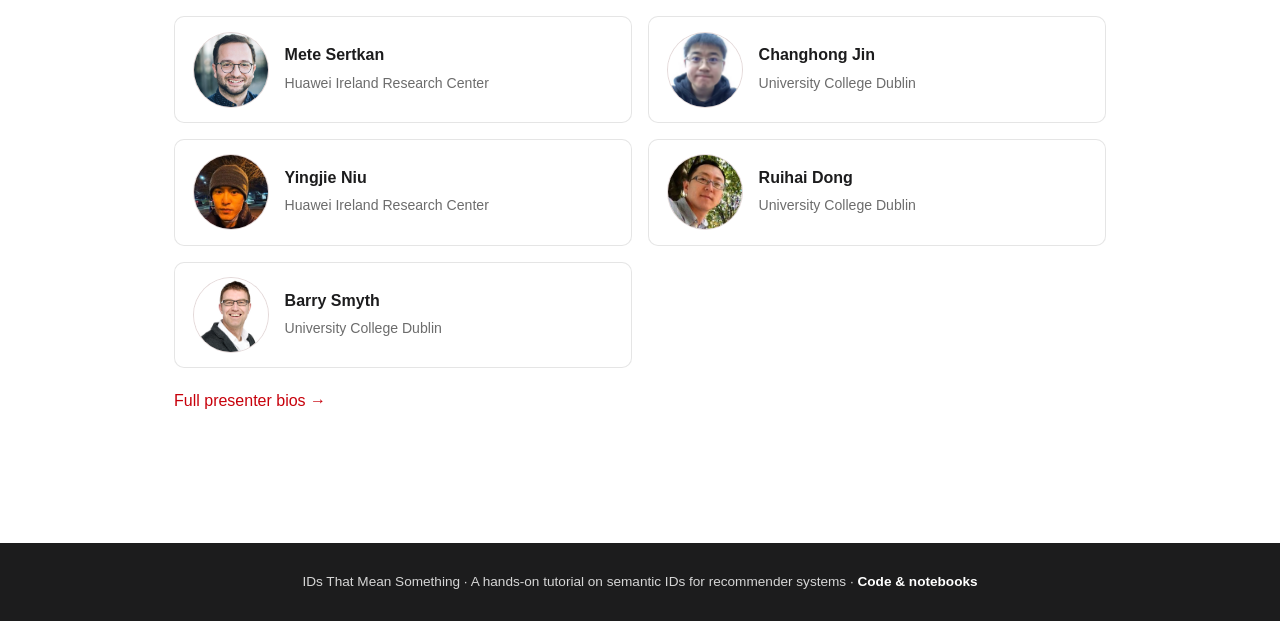
==== commit 050c0def: "Update reading list count to 150+ Co-Authored-By: Claude Opus 5.5 <noreply@anthropic.com>" ====
--- a/index.html
+++ b/index.html
@@ -109,7 +109,7 @@
         </a>
         <a class="card" href="papers.html">
           <h4 class="card-title">Reading List</h4>
-          <p class="card-text">A reading list of 130+ papers, grouped by topic.</p>
+          <p class="card-text">A reading list of 150+ papers, grouped by topic.</p>
         </a>
         <a class="card" href="presenters.html">
           <h4 class="card-title">Presenters</h4>
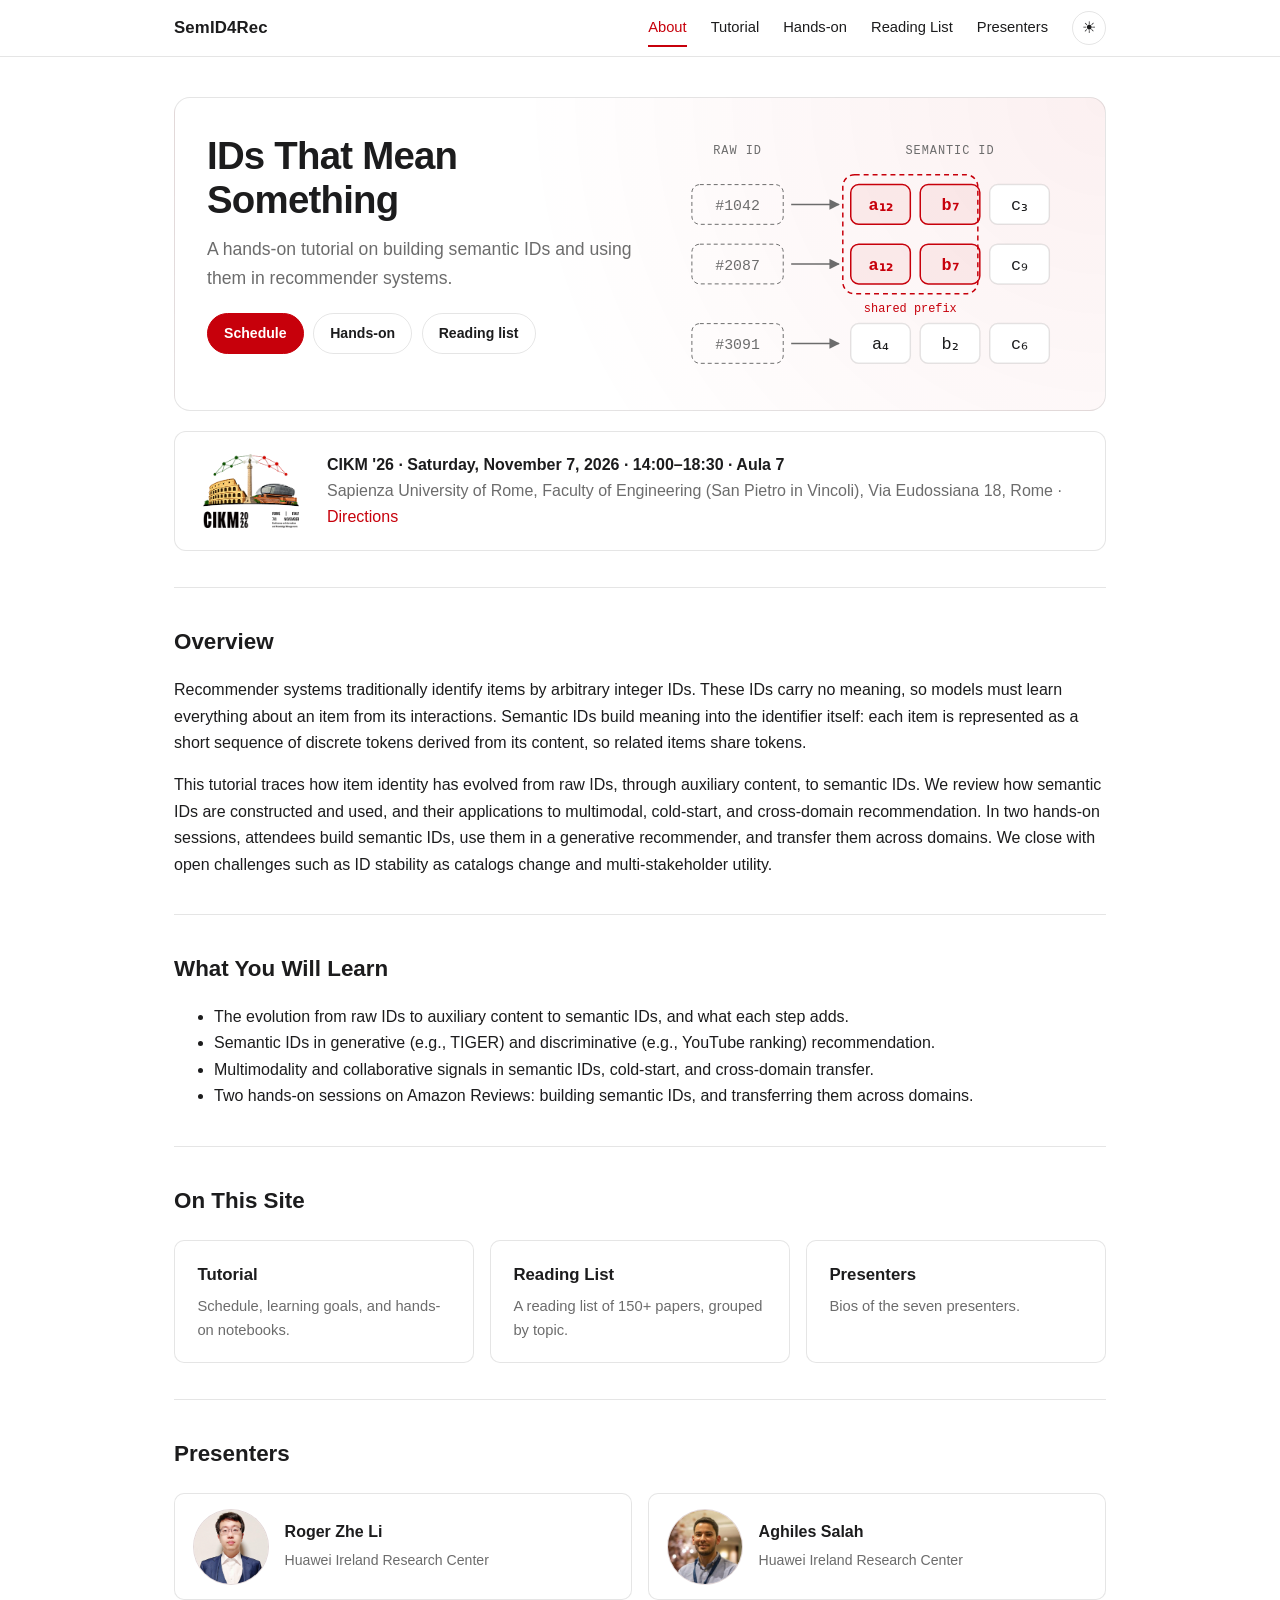
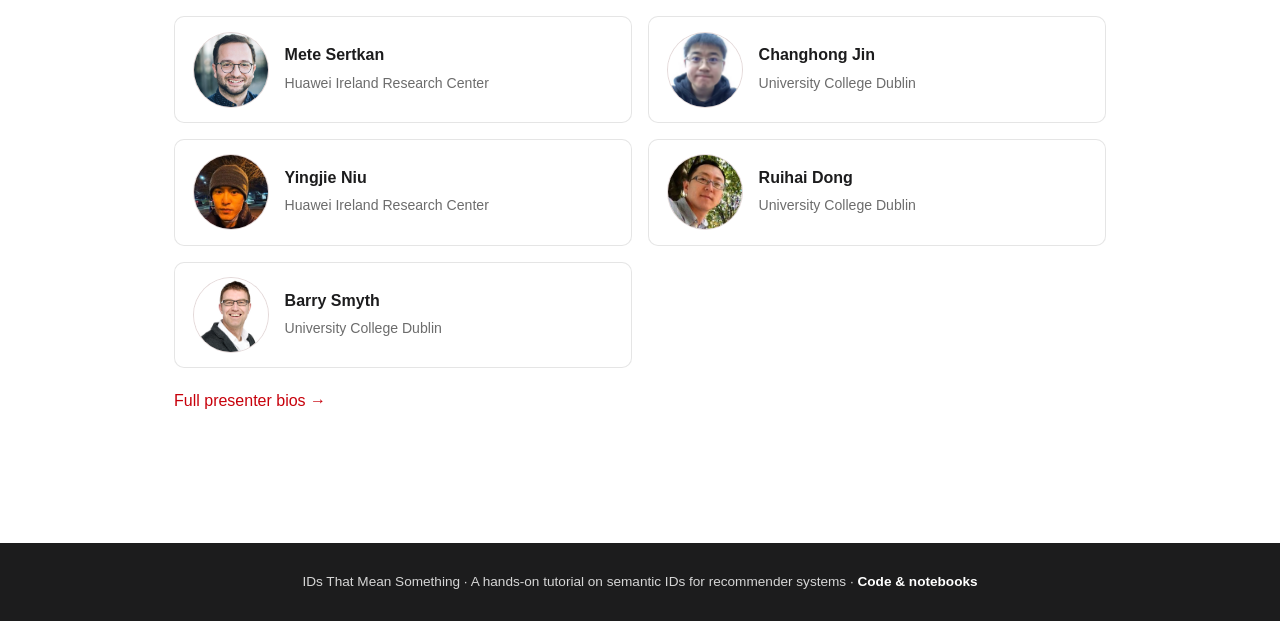
==== commit 8236a957: "Add hands-on notebook page with QR code and projection slide" ====
--- a/index.html
+++ b/index.html
@@ -6,7 +6,7 @@
   <title>IDs That Mean Something — Semantic IDs for Recommender Systems</title>
   <meta name="description" content="A hands-on tutorial on building semantic IDs and using them in recommender systems. CIKM '26, Rome.">
   <link rel="icon" type="image/svg+xml" href="assets/img/favicon.svg">
-  <link rel="stylesheet" href="assets/css/style.css">
+  <link rel="stylesheet" href="assets/css/style.css?v=4effbb91">
   <script>
     (function () {
       var saved = localStorage.getItem("theme-setting") || "system";
@@ -24,6 +24,7 @@
       <div class="navbar-links" id="navbar-links">
         <a href="index.html" class="active">About</a>
         <a href="tutorial.html">Tutorial</a>
+        <a href="hands-on.html">Hands-on</a>
         <a href="papers.html">Reading List</a>
         <a href="presenters.html">Presenters</a>
         <button class="theme-toggle" id="theme-toggle" onclick="toggleTheme()" title="Switch theme">☀</button>
@@ -40,7 +41,7 @@
           <p class="hero-lede">A hands-on tutorial on building semantic IDs and using them in recommender systems.</p>
           <div class="btn-row">
             <a class="btn primary" href="tutorial.html#outline">Schedule</a>
-            <a class="btn" href="https://github.com/saghiles/semantic-id-tutorial" target="_blank" rel="noopener">Code &amp; notebooks</a>
+            <a class="btn" href="hands-on.html">Hands-on</a>
             <a class="btn" href="papers.html">Reading list</a>
           </div>
         </div>
@@ -182,7 +183,7 @@
     </div>
   </footer>
 
-  <script src="assets/js/site.js"></script>
+  <script src="assets/js/site.js?v=516834d5"></script>
   <script>initTheme();</script>
 </body>
 </html>
--- a/assets/css/style.css
+++ b/assets/css/style.css
@@ -781,32 +781,37 @@
 }
 
 /* ---------------------------------------------------------------------------
-   Venue map (OpenStreetMap embed). Dark themes invert the tiles so the map
-   does not glare; hue-rotate keeps water and parks roughly their usual colors.
+   Venue map (Leaflet + OpenStreetMap HOT-style tiles, loaded when scrolled into view).
+   Dark themes invert only the tiles, so the orange pin keeps its color;
+   hue-rotate keeps water and parks roughly their usual colors.
 --------------------------------------------------------------------------- */
 
 .venue-map {
+  height: 360px;
   border: 1px solid var(--divider-color);
   border-radius: 12px;
   overflow: hidden;
-  line-height: 0;
-}
-
-.venue-map iframe {
-  display: block;
-  width: 100%;
-  height: 360px;
+  background: var(--code-bg-color);
+}
+
+html[data-theme="dark"] .venue-map .leaflet-tile-pane {
+  filter: invert(0.9) hue-rotate(180deg);
+}
+
+@media (prefers-color-scheme: dark) {
+  html:not([data-theme="light"]):not([data-theme="dark"]) .venue-map .leaflet-tile-pane {
+    filter: invert(0.9) hue-rotate(180deg);
+  }
+}
+
+.venue-pin {
+  background: none;
   border: 0;
 }
 
-html[data-theme="dark"] .venue-map iframe {
-  filter: invert(0.9) hue-rotate(180deg);
-}
-
-@media (prefers-color-scheme: dark) {
-  html:not([data-theme="light"]):not([data-theme="dark"]) .venue-map iframe {
-    filter: invert(0.9) hue-rotate(180deg);
-  }
+.venue-map .leaflet-tooltip {
+  font-family: inherit;
+  font-weight: 600;
 }
 
 .venue-map-credit {
@@ -816,7 +821,7 @@
 }
 
 @media (max-width: 760px) {
-  .venue-map iframe {
+  .venue-map {
     height: 280px;
   }
 }
@@ -831,3 +836,27 @@
   border-color: var(--divider-color);
   color: var(--text-color-light);
 }
+
+/* Hands-on notebooks and reusable QR code. */
+.hands-on-share {
+  display: grid;
+  grid-template-columns: 240px minmax(0, 1fr);
+  align-items: center;
+  gap: 2rem;
+  padding: 1.5rem;
+  margin: 2rem 0;
+  border: 1px solid var(--divider-color);
+  border-radius: 12px;
+  background: var(--code-bg-color);
+}
+.hands-on-qr { display: block; width: 240px; max-width: 100%; background: #fff; border-radius: 8px; overflow: hidden; line-height: 0; }
+.hands-on-qr img { display: block; width: 100%; height: auto; }
+.hands-on-share h2 { margin-top: 0; }
+.hands-on-url { overflow-wrap: anywhere; }
+.notebook-card { margin: 1rem 0; }
+.notebook-card h3 { margin-top: 0; }
+.notebook-card .btn-row { margin-bottom: 0; }
+@media (max-width: 640px) {
+  .hands-on-share { grid-template-columns: minmax(0, 1fr); gap: 1rem; padding: 1.25rem; }
+  .hands-on-qr { margin: 0 auto; }
+}
